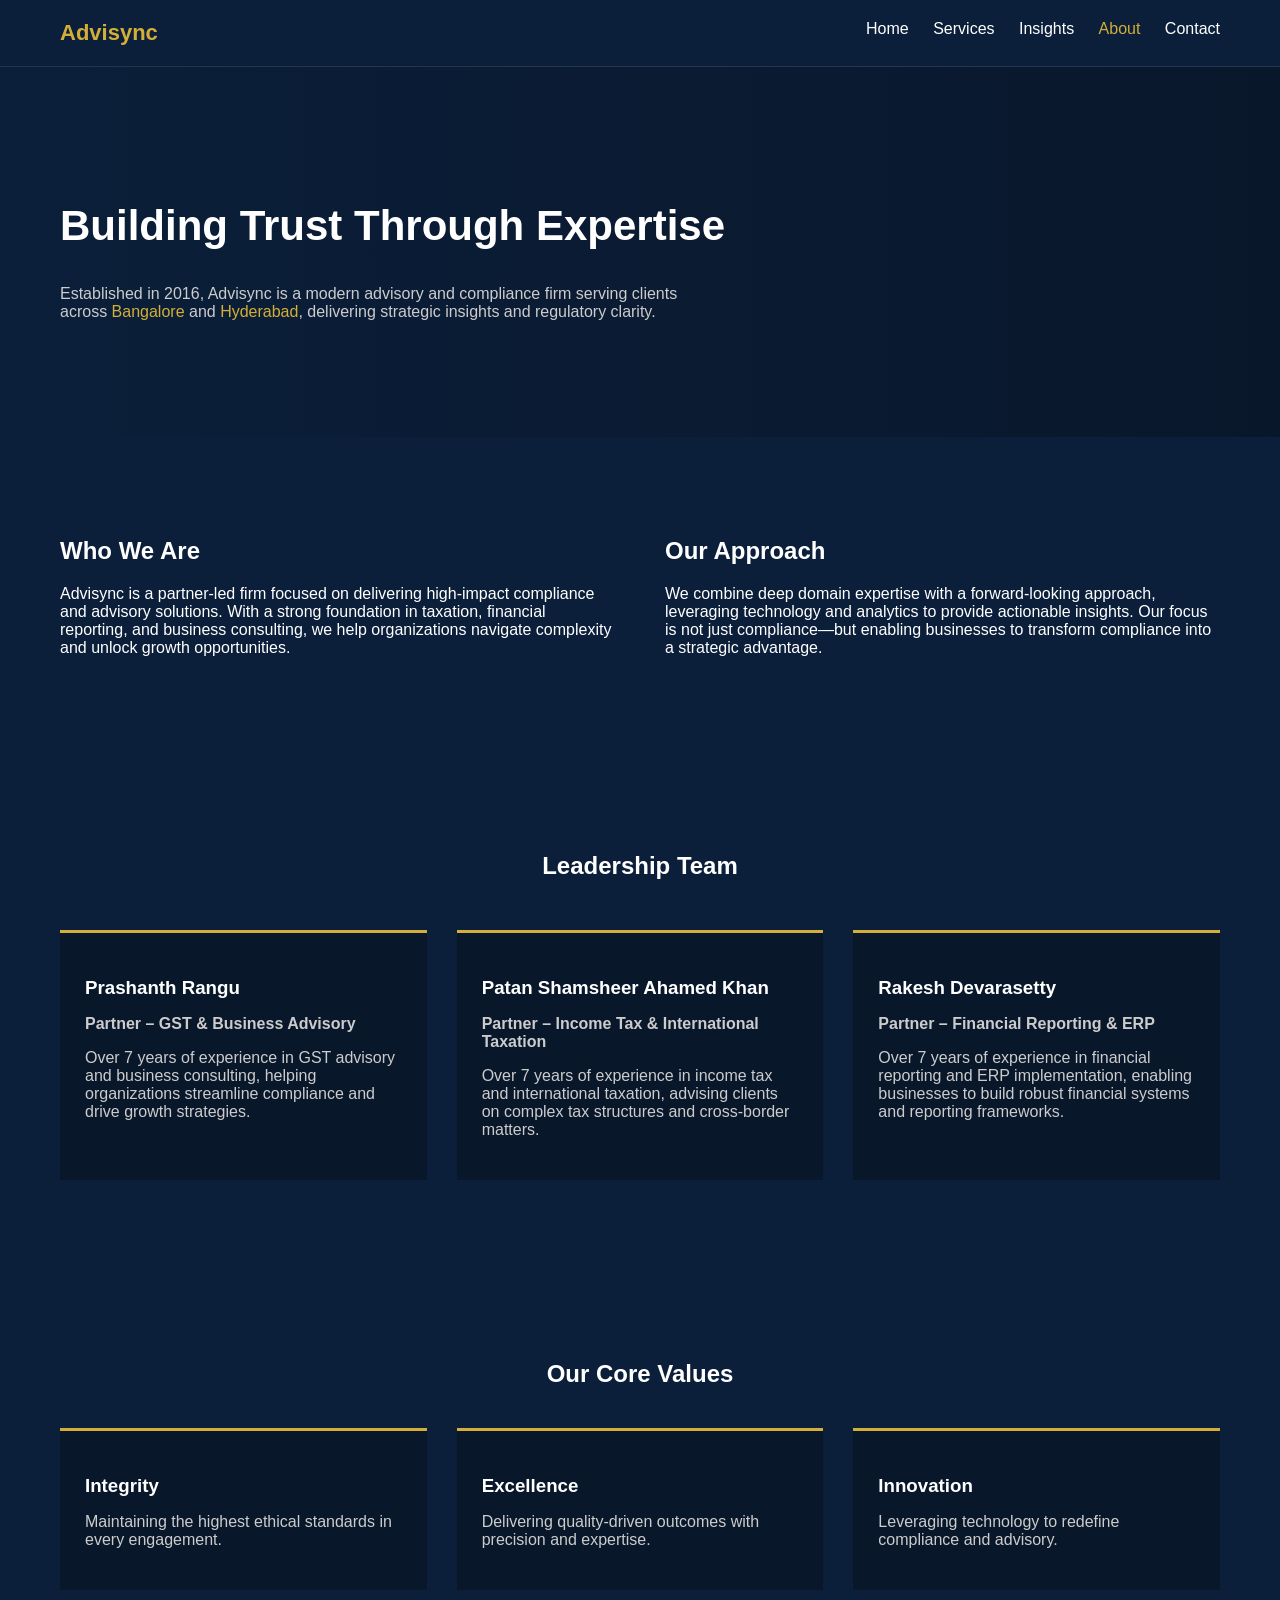
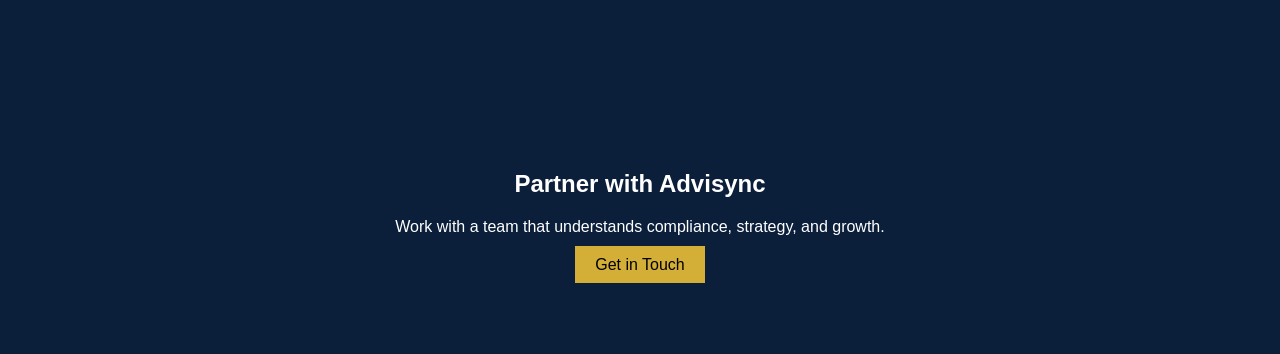
==== about.html @ 72fb70a5 "Add script tag for external JavaScript file" ====
<!DOCTYPE html>
<html lang="en">
<head>
    <meta charset="UTF-8">
    <meta name="viewport" content="width=device-width, initial-scale=1.0">
    <title>About Us | Advisync</title>

    <link rel="stylesheet" href="css/styles.css">

    <style>
        .hero {
            padding: 100px 60px;
            background: linear-gradient(to right, #0B1F3A, #09172b);
        }

        .hero h1 {
            font-size: 42px;
        }

        .hero p {
            margin-top: 15px;
            max-width: 650px;
            color: #ccc;
        }

        .section {
            padding: 80px 60px;
        }

        .two-column {
            display: grid;
            grid-template-columns: 1fr 1fr;
            gap: 50px;
        }

        .partners {
            display: grid;
            grid-template-columns: repeat(auto-fit, minmax(280px, 1fr));
            gap: 30px;
        }

        .partner-card {
            background: #09172b;
            padding: 25px;
            border-top: 3px solid #D4AF37;
            transition: 0.3s;
        }

        .partner-card:hover {
            transform: translateY(-8px);
        }

        .partner-card h3 {
            margin-bottom: 10px;
        }

        .partner-card p {
            color: #ccc;
        }

        .highlight {
            color: #D4AF37;
        }

    </style>
</head>

<body>

<header>
    <div class="logo">Advisync</div>
    <nav>
        <a href="index.html">Home</a>
        <a href="services.html">Services</a>
        <a href="insights.html">Insights</a>
        <a href="about.html">About</a>
        <a href="contact.html">Contact</a>
    </nav>
</header>

<!-- HERO -->
<section class="hero">
    <h1>Building Trust Through Expertise</h1>
    <p>
        Established in 2016, Advisync is a modern advisory and compliance firm 
        serving clients across <span class="highlight">Bangalore</span> and 
        <span class="highlight">Hyderabad</span>, delivering strategic insights 
        and regulatory clarity.
    </p>
</section>

<!-- WHO WE ARE -->
<section class="section two-column fade-in">
    <div>
        <h2>Who We Are</h2>
        <p>
            Advisync is a partner-led firm focused on delivering high-impact 
            compliance and advisory solutions. With a strong foundation in 
            taxation, financial reporting, and business consulting, we help 
            organizations navigate complexity and unlock growth opportunities.
        </p>
    </div>

    <div>
        <h2>Our Approach</h2>
        <p>
            We combine deep domain expertise with a forward-looking approach, 
            leveraging technology and analytics to provide actionable insights. 
            Our focus is not just compliance—but enabling businesses to 
            transform compliance into a strategic advantage.
        </p>
    </div>
</section>

<!-- PARTNERS -->
<section class="section">
    <h2 style="text-align:center; margin-bottom:50px;">Leadership Team</h2>

    <div class="partners">

        <div class="partner-card fade-in">
            <h3>Prashanth Rangu</h3>
            <p><strong>Partner – GST & Business Advisory</strong></p>
            <p>
                Over 7 years of experience in GST advisory and business consulting, 
                helping organizations streamline compliance and drive growth strategies.
            </p>
        </div>

        <div class="partner-card fade-in">
            <h3>Patan Shamsheer Ahamed Khan</h3>
            <p><strong>Partner – Income Tax & International Taxation</strong></p>
            <p>
                Over 7 years of experience in income tax and international taxation, 
                advising clients on complex tax structures and cross-border matters.
            </p>
        </div>

        <div class="partner-card fade-in">
            <h3>Rakesh Devarasetty</h3>
            <p><strong>Partner – Financial Reporting & ERP</strong></p>
            <p>
                Over 7 years of experience in financial reporting and ERP implementation, 
                enabling businesses to build robust financial systems and reporting frameworks.
            </p>
        </div>

    </div>
</section>

<!-- VALUES -->
<section class="section fade-in">
    <h2 style="text-align:center; margin-bottom:40px;">Our Core Values</h2>

    <div class="partners">

        <div class="partner-card">
            <h3>Integrity</h3>
            <p>Maintaining the highest ethical standards in every engagement.</p>
        </div>

        <div class="partner-card">
            <h3>Excellence</h3>
            <p>Delivering quality-driven outcomes with precision and expertise.</p>
        </div>

        <div class="partner-card">
            <h3>Innovation</h3>
            <p>Leveraging technology to redefine compliance and advisory.</p>
        </div>

    </div>
</section>

<!-- CTA -->
<section class="section" style="text-align:center;">
    <h2>Partner with Advisync</h2>
    <p style="margin:20px 0;">
        Work with a team that understands compliance, strategy, and growth.
    </p>
    <a href="contact.html" class="btn">Get in Touch</a>
</section>

<script src="js/script.js"></script>

</body>
</html>
<link rel="stylesheet" href="styles.css">
<script src="script.js"></script>
---- styles.css ----
:root {
    --navy: #0B1F3A;
    --gold: #D4AF37;
    --light: #f5f5f5;
}

body {
    margin: 0;
    font-family: 'Segoe UI', sans-serif;
    background: var(--navy);
    color: white;
}

header {
    display: flex;
    justify-content: space-between;
    padding: 20px 60px;
    border-bottom: 1px solid rgba(255,255,255,0.1);
}

.logo {
    color: var(--gold);
    font-weight: bold;
    font-size: 22px;
}

nav a {
    color: white;
    margin-left: 20px;
    text-decoration: none;
}

nav a:hover {
    color: var(--gold);
}

.section {
    padding: 80px 60px;
}

.btn {
    background: var(--gold);
    color: black;
    padding: 10px 20px;
    text-decoration: none;
}
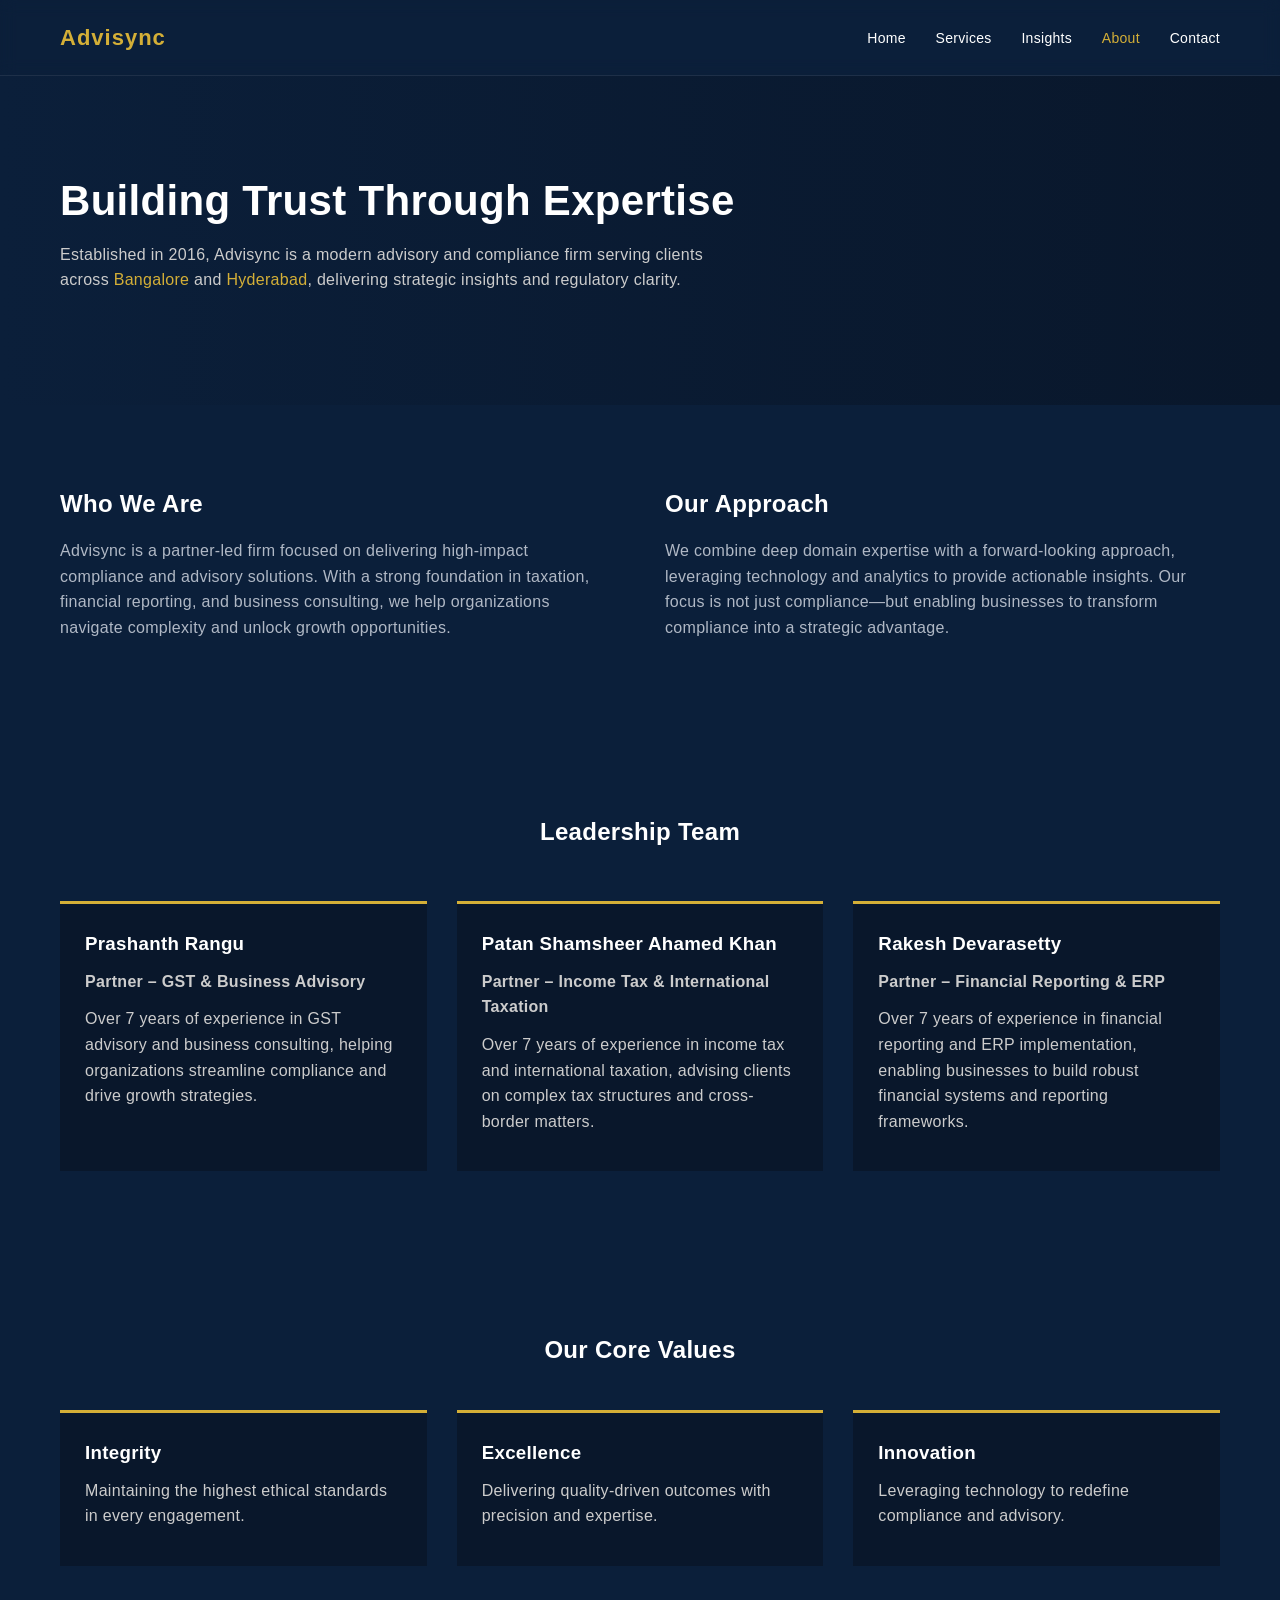
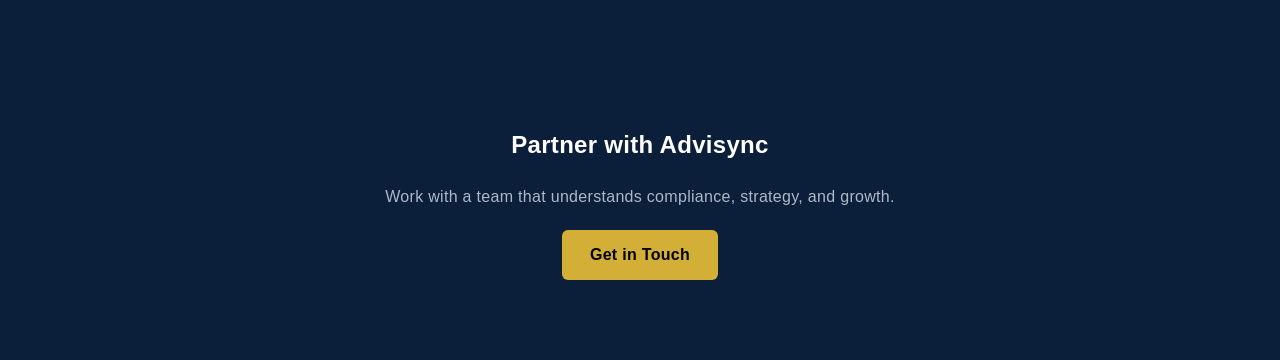
==== commit 58c6a616: "Normalize stylesheet links and remove Business Tools nav references" ====
--- a/about.html
+++ b/about.html
@@ -5,7 +5,7 @@
     <meta name="viewport" content="width=device-width, initial-scale=1.0">
     <title>About Us | Advisync</title>
 
-    <link rel="stylesheet" href="css/styles.css">
+    <link rel="stylesheet" href="styles.css">
 
     <style>
         .hero {
@@ -185,5 +185,4 @@
 
 </body>
 </html>
-<link rel="stylesheet" href="styles.css">
 <script src="script.js"></script>
--- a/styles.css
+++ b/styles.css
@@ -1,46 +1,315 @@
+/* =========================
+   DESIGN SYSTEM (PREMIUM)
+========================= */
+
 :root {
     --navy: #0B1F3A;
+    --navy-light: #132f55;
     --gold: #D4AF37;
-    --light: #f5f5f5;
+    --gold-soft: #e6c76a;
+    --text: #ffffff;
+    --text-muted: #b0b8c5;
+    --bg-dark: #09172b;
+}
+
+/* =========================
+   RESET & BASE
+========================= */
+
+* {
+    margin: 0;
+    padding: 0;
+    box-sizing: border-box;
 }
 
 body {
-    margin: 0;
-    font-family: 'Segoe UI', sans-serif;
+    font-family: 'Inter', 'Segoe UI', sans-serif;
     background: var(--navy);
-    color: white;
-}
+    color: var(--text);
+    line-height: 1.6;
+    letter-spacing: 0.3px;
+}
+
+/* =========================
+   TYPOGRAPHY
+========================= */
+
+h1, h2, h3 {
+    font-weight: 600;
+    margin-bottom: 15px;
+}
+
+p {
+    color: var(--text-muted);
+    margin-bottom: 12px;
+}
+
+/* =========================
+   HEADER (STICKY)
+========================= */
 
 header {
     display: flex;
     justify-content: space-between;
+    align-items: center;
     padding: 20px 60px;
-    border-bottom: 1px solid rgba(255,255,255,0.1);
+
+    position: sticky;
+    top: 0;
+    z-index: 1000;
+
+    background: rgba(11, 31, 58, 0.95);
+    backdrop-filter: blur(8px);
+
+    border-bottom: 1px solid rgba(255,255,255,0.08);
+    transition: all 0.3s ease;
 }
 
 .logo {
-    color: var(--gold);
-    font-weight: bold;
     font-size: 22px;
-}
+    font-weight: 700;
+    color: var(--gold);
+    letter-spacing: 1px;
+}
+
+/* NAV */
 
 nav a {
-    color: white;
-    margin-left: 20px;
+    color: var(--text);
+    margin-left: 25px;
     text-decoration: none;
+    font-size: 14px;
+    position: relative;
+    transition: 0.3s;
+}
+
+nav a::after {
+    content: "";
+    position: absolute;
+    bottom: -5px;
+    left: 0;
+    width: 0%;
+    height: 2px;
+    background: var(--gold);
+    transition: 0.3s;
 }
 
 nav a:hover {
     color: var(--gold);
 }
+
+nav a:hover::after {
+    width: 100%;
+}
+
+/* =========================
+   SECTIONS
+========================= */
 
 .section {
     padding: 80px 60px;
 }
 
+.section-title {
+    text-align: center;
+    font-size: 32px;
+    margin-bottom: 50px;
+}
+
+/* =========================
+   HERO
+========================= */
+
+.hero {
+    padding: 120px 60px;
+    background: linear-gradient(135deg, #0B1F3A, #132f55);
+}
+
+.hero h1 {
+    font-size: 52px;
+    max-width: 750px;
+    line-height: 1.2;
+}
+
+.hero span {
+    color: var(--gold);
+}
+
+.hero p {
+    max-width: 600px;
+    margin-top: 20px;
+}
+
+/* =========================
+   BUTTONS
+========================= */
+
 .btn {
+    display: inline-block;
     background: var(--gold);
     color: black;
-    padding: 10px 20px;
+    padding: 12px 28px;
+    border-radius: 6px;
+    font-weight: 600;
     text-decoration: none;
-}+    transition: all 0.3s ease;
+}
+
+.btn:hover {
+    background: var(--gold-soft);
+    transform: translateY(-2px);
+}
+
+.btn-outline {
+    border: 1px solid var(--gold);
+    color: var(--gold);
+    padding: 12px 25px;
+    border-radius: 6px;
+    text-decoration: none;
+    transition: 0.3s;
+}
+
+.btn-outline:hover {
+    background: var(--gold);
+    color: black;
+}
+
+/* =========================
+   GRID SYSTEM
+========================= */
+
+.grid {
+    display: grid;
+    gap: 30px;
+}
+
+.grid-3 {
+    grid-template-columns: repeat(auto-fit, minmax(280px, 1fr));
+}
+
+/* =========================
+   CARDS (PREMIUM LOOK)
+========================= */
+
+.card {
+    background: linear-gradient(145deg, #0f223d, #09172b);
+    padding: 30px;
+    border-radius: 10px;
+    border: 1px solid rgba(255,255,255,0.05);
+
+    transition: all 0.3s ease;
+}
+
+.card:hover {
+    transform: translateY(-8px);
+    border-color: rgba(212, 175, 55, 0.3);
+    box-shadow: 0 10px 25px rgba(0,0,0,0.4);
+}
+
+/* =========================
+   STATS
+========================= */
+
+.stats {
+    display: flex;
+    justify-content: space-around;
+    text-align: center;
+    padding: 60px;
+    background: var(--bg-dark);
+}
+
+.stats h2 {
+    color: var(--gold);
+}
+
+/* =========================
+   FORMS
+========================= */
+
+input, textarea {
+    width: 100%;
+    padding: 12px;
+    margin-top: 10px;
+    border-radius: 6px;
+    border: none;
+    outline: none;
+    background: #132f55;
+    color: white;
+}
+
+textarea {
+    height: 120px;
+}
+
+/* =========================
+   FOOTER
+========================= */
+
+footer {
+    text-align: center;
+    padding: 30px;
+    border-top: 1px solid rgba(255,255,255,0.08);
+    color: var(--text-muted);
+}
+
+/* =========================
+   ANIMATIONS
+========================= */
+
+.fade-in {
+    opacity: 0;
+    transform: translateY(30px);
+    transition: all 0.8s ease;
+}
+
+.fade-in.show {
+    opacity: 1;
+    transform: translateY(0);
+}
+
+/* =========================
+   CONTACT WIDGET
+========================= */
+
+.contact-widget {
+    position: fixed;
+    bottom: 25px;
+    right: 25px;
+    z-index: 1000;
+}
+
+.main-btn {
+    background: var(--gold);
+    padding: 16px;
+    border-radius: 50%;
+    border: none;
+    cursor: pointer;
+}
+
+/* =========================
+   RESPONSIVE
+========================= */
+
+@media(max-width:768px) {
+
+    header {
+        padding: 15px 20px;
+    }
+
+    .section {
+        padding: 50px 20px;
+    }
+
+    .hero {
+        padding: 80px 20px;
+    }
+
+    .hero h1 {
+        font-size: 32px;
+    }
+
+    .stats {
+        flex-direction: column;
+        gap: 20px;
+    }
+}
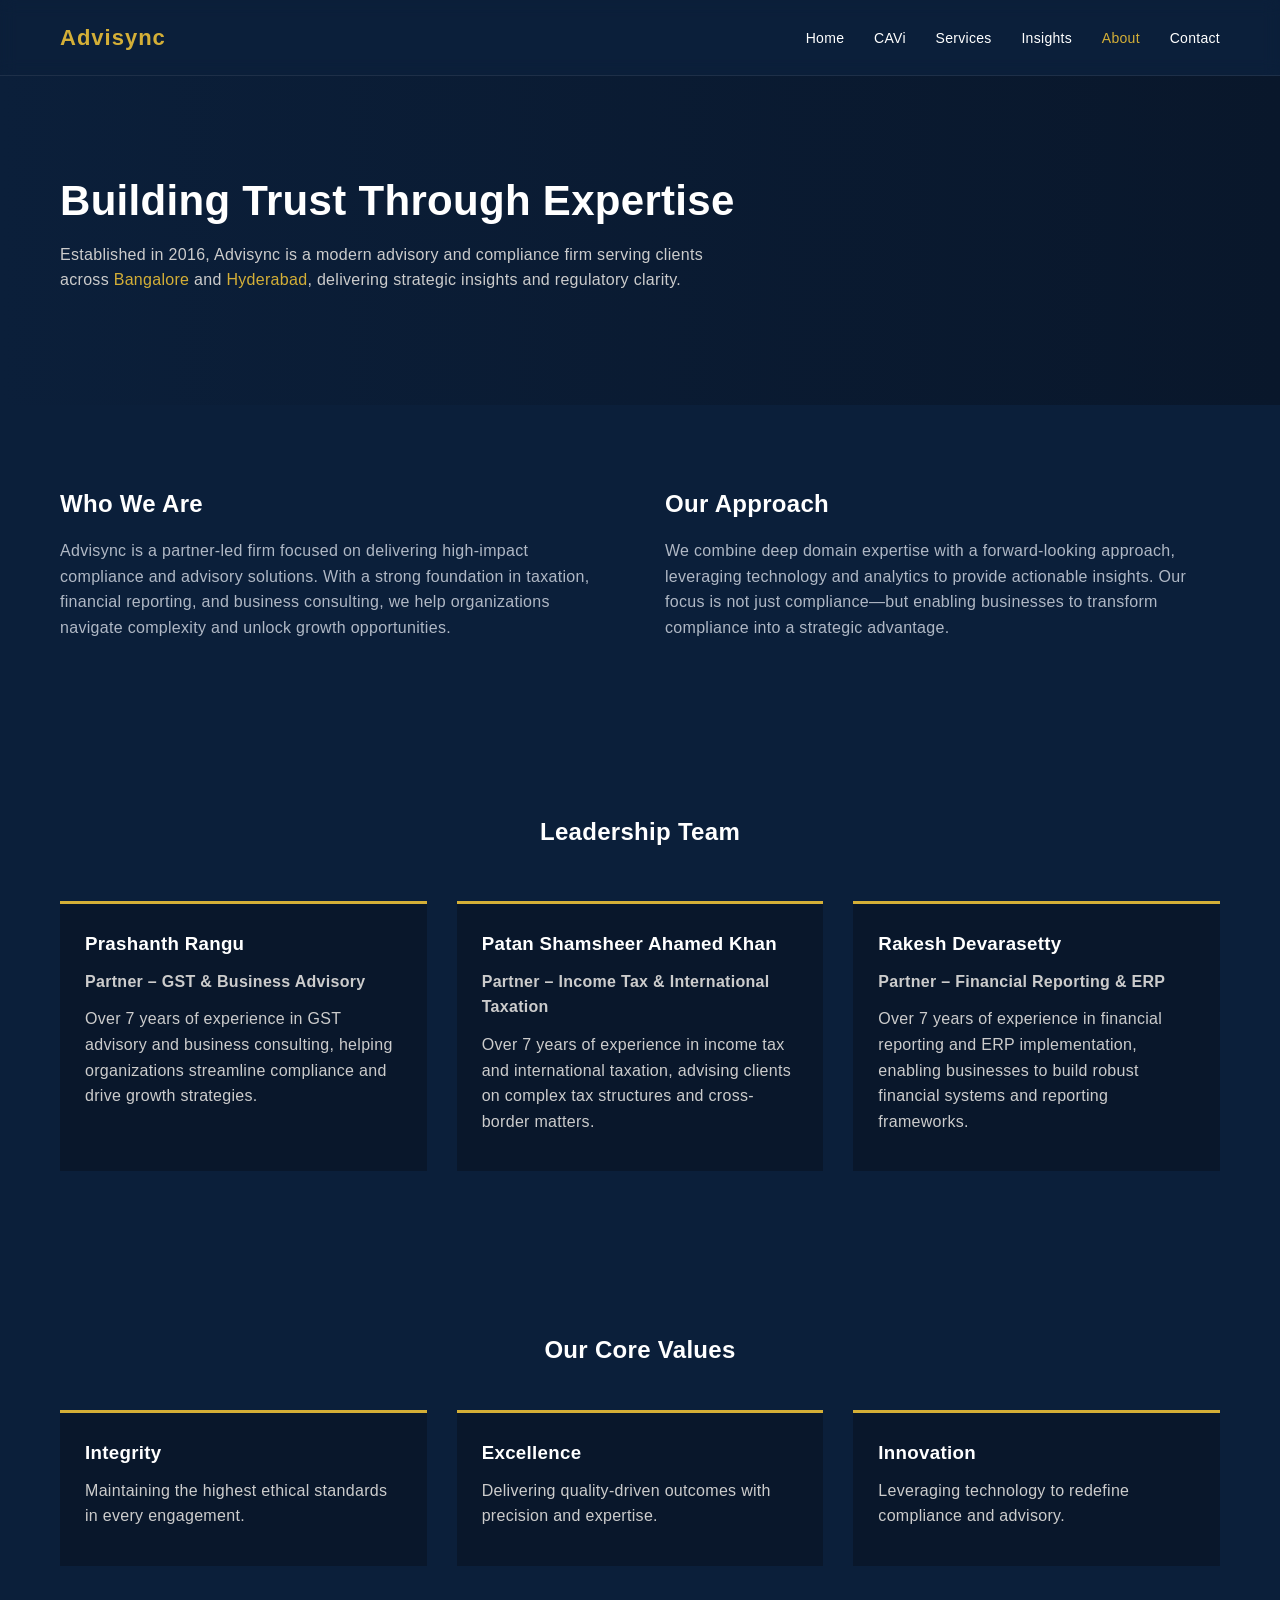
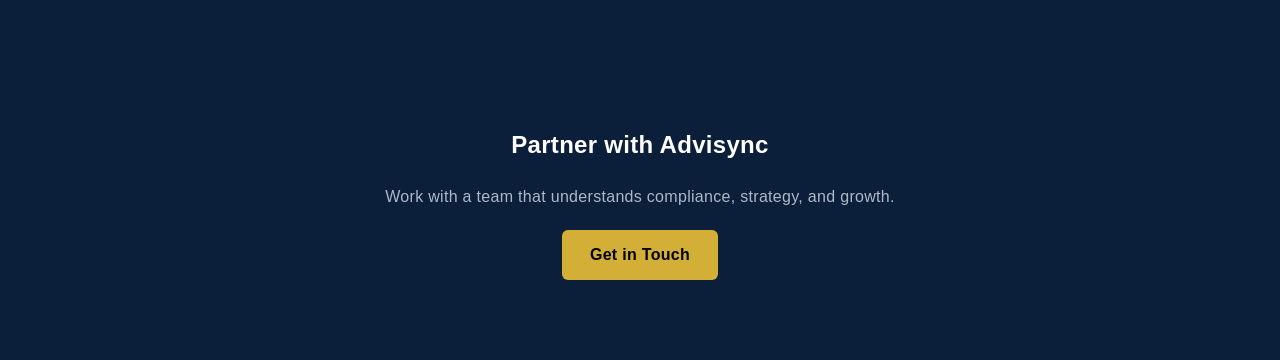
==== commit 5190ef0b: "Add CAVi link to navigation in about.html" ====
--- a/about.html
+++ b/about.html
@@ -71,6 +71,7 @@
     <div class="logo">Advisync</div>
     <nav>
         <a href="index.html">Home</a>
+        <a href="cavi.html">CAVi</a>
         <a href="services.html">Services</a>
         <a href="insights.html">Insights</a>
         <a href="about.html">About</a>
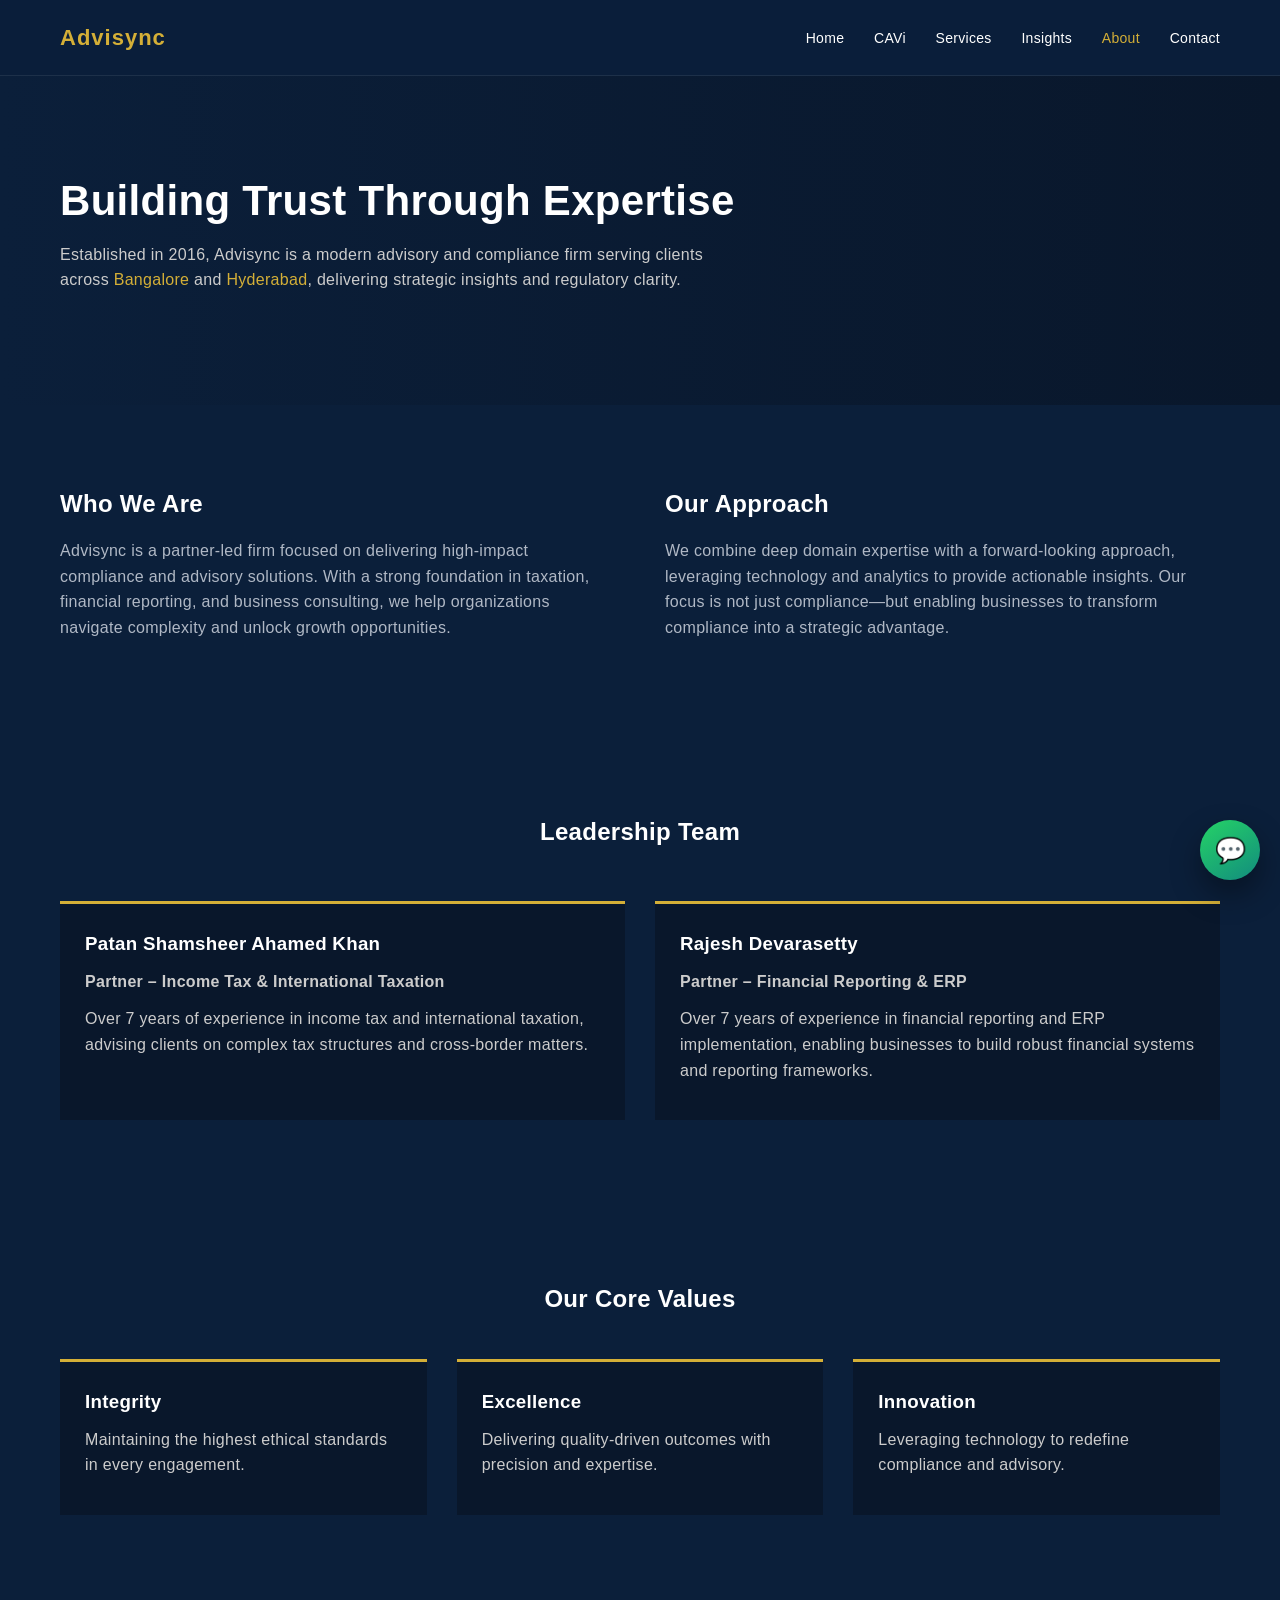
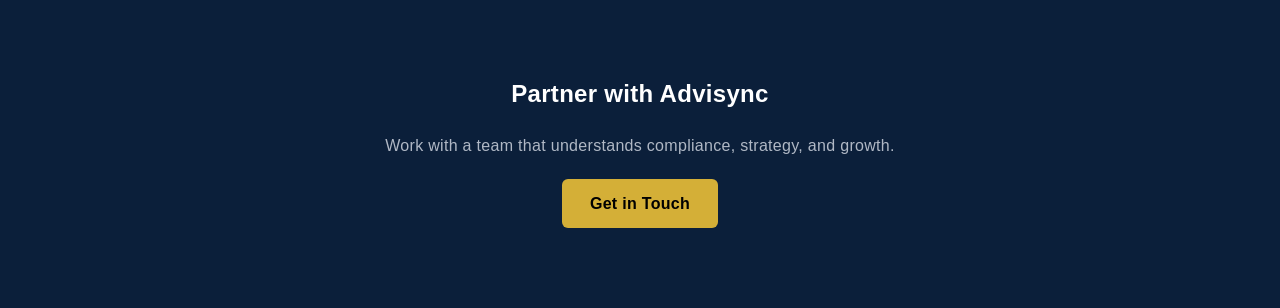
==== commit b6a422d5: "Update leadership partner list" ====
--- a/about.html
+++ b/about.html
@@ -69,6 +69,7 @@
 
 <header>
     <div class="logo">Advisync</div>
+    <button class="nav-toggle" id="navToggle" aria-label="Toggle navigation" aria-expanded="false">☰</button>
     <nav>
         <a href="index.html">Home</a>
         <a href="cavi.html">CAVi</a>
@@ -120,15 +121,6 @@
     <div class="partners">
 
         <div class="partner-card fade-in">
-            <h3>Prashanth Rangu</h3>
-            <p><strong>Partner – GST & Business Advisory</strong></p>
-            <p>
-                Over 7 years of experience in GST advisory and business consulting, 
-                helping organizations streamline compliance and drive growth strategies.
-            </p>
-        </div>
-
-        <div class="partner-card fade-in">
             <h3>Patan Shamsheer Ahamed Khan</h3>
             <p><strong>Partner – Income Tax & International Taxation</strong></p>
             <p>
@@ -138,7 +130,7 @@
         </div>
 
         <div class="partner-card fade-in">
-            <h3>Rakesh Devarasetty</h3>
+            <h3>Rajesh Devarasetty</h3>
             <p><strong>Partner – Financial Reporting & ERP</strong></p>
             <p>
                 Over 7 years of experience in financial reporting and ERP implementation, 
--- a/styles.css
+++ b/styles.css
@@ -4,7 +4,9 @@
 
 :root {
     --navy: #0B1F3A;
-    --navy-light: #132f55;
+    --navy-light: #2f4f78;
+    --silver: #c0c7d1;
+    --silver-soft: #e2e6ec;
     --gold: #D4AF37;
     --gold-soft: #e6c76a;
     --text: #ffffff;
@@ -70,6 +72,24 @@
     font-weight: 700;
     color: var(--gold);
     letter-spacing: 1px;
+}
+
+.nav-toggle {
+    display: none;
+    border: 1px solid rgba(212, 175, 55, 0.55);
+    color: var(--gold);
+    background: rgba(9, 23, 43, 0.6);
+    border-radius: 8px;
+    font-size: 22px;
+    line-height: 1;
+    padding: 6px 10px;
+    cursor: pointer;
+    transition: background 0.25s ease, transform 0.25s ease;
+}
+
+.nav-toggle[aria-expanded="true"] {
+    background: rgba(212, 175, 55, 0.18);
+    transform: rotate(90deg);
 }
 
 /* NAV */
@@ -140,6 +160,54 @@
     margin-top: 20px;
 }
 
+
+.hero-buttons {
+    margin-top: 30px;
+    display: flex;
+    flex-wrap: wrap;
+    align-items: center;
+    gap: 14px;
+}
+
+.trust-pills {
+    display: flex;
+    flex-wrap: wrap;
+    gap: 10px;
+    width: 100%;
+    margin-top: 6px;
+}
+
+.trust-pills span {
+    font-size: 12px;
+    color: var(--silver-soft);
+    border: 1px solid rgba(255,255,255,0.2);
+    border-radius: 999px;
+    padding: 6px 12px;
+    background: rgba(255,255,255,0.04);
+}
+
+.section-dark {
+    background: var(--bg-dark);
+}
+
+.cta {
+    text-align: center;
+    padding: 80px 60px;
+}
+
+.value-grid {
+    display: grid;
+    gap: 20px;
+    grid-template-columns: repeat(auto-fit, minmax(260px, 1fr));
+}
+
+.value-item {
+    padding: 24px;
+    border: 1px solid rgba(212,175,55,0.25);
+    border-radius: 12px;
+    background: rgba(9,23,43,0.45);
+}
+
 /* =========================
    BUTTONS
 ========================= */
@@ -184,6 +252,7 @@
 }
 
 .grid-3 {
+    display: grid;
     grid-template-columns: repeat(auto-fit, minmax(280px, 1fr));
 }
 
@@ -192,12 +261,21 @@
 ========================= */
 
 .card {
-    background: linear-gradient(145deg, #0f223d, #09172b);
+    background: linear-gradient(145deg, #2f4f78, #c0c7d1);
     padding: 30px;
     border-radius: 10px;
-    border: 1px solid rgba(255,255,255,0.05);
+    border: 1px solid rgba(226,230,236,0.45);
 
     transition: all 0.3s ease;
+}
+
+
+.card h3 {
+    color: #0b1f3a;
+}
+
+.card p {
+    color: #1f3350;
 }
 
 .card:hover {
@@ -215,7 +293,7 @@
     justify-content: space-around;
     text-align: center;
     padding: 60px;
-    background: var(--bg-dark);
+    background: linear-gradient(145deg, #243f62, #b9c2cd);
 }
 
 .stats h2 {
@@ -253,6 +331,205 @@
 }
 
 /* =========================
+   CHATBOT
+========================= */
+
+.chatbot-container {
+    position: fixed;
+    right: 20px;
+    bottom: 20px;
+    z-index: 1100;
+    font-family: 'Inter', 'Segoe UI', sans-serif;
+}
+
+.chat-launcher {
+    display: grid;
+    place-items: center;
+    border: none;
+    width: 60px;
+    height: 60px;
+    margin-left: auto;
+    border-radius: 50%;
+    background: linear-gradient(145deg, #25d366, #128c7e);
+    color: #ffffff;
+    box-shadow: 0 14px 30px rgba(0, 0, 0, 0.38);
+    cursor: pointer;
+    font-size: 25px;
+    transition: transform 0.2s ease, box-shadow 0.2s ease;
+}
+
+.chat-launcher:hover {
+    transform: translateY(-2px) scale(1.03);
+    box-shadow: 0 18px 36px rgba(0, 0, 0, 0.45);
+}
+
+.chatbot-box {
+    display: flex;
+    flex-direction: column;
+    width: min(370px, calc(100vw - 40px));
+    height: min(560px, calc(100vh - 120px));
+    margin-bottom: 14px;
+    overflow: hidden;
+    border: 1px solid rgba(255, 255, 255, 0.18);
+    border-radius: 18px;
+    background: #efe7dd;
+    box-shadow: 0 24px 55px rgba(0, 0, 0, 0.48);
+    opacity: 0;
+    transform: translateY(18px) scale(0.96);
+    pointer-events: none;
+    visibility: hidden;
+    transition: opacity 0.22s ease, transform 0.22s ease, visibility 0.22s ease;
+}
+
+.chatbot-box.is-open {
+    opacity: 1;
+    transform: translateY(0) scale(1);
+    pointer-events: auto;
+    visibility: visible;
+}
+
+.chat-header {
+    display: flex;
+    justify-content: space-between;
+    align-items: center;
+    padding: 12px 14px;
+    background: #075e54;
+    color: #ffffff;
+}
+
+.chat-profile {
+    display: flex;
+    align-items: center;
+    gap: 10px;
+}
+
+.chat-avatar {
+    display: grid;
+    place-items: center;
+    width: 38px;
+    height: 38px;
+    border-radius: 50%;
+    background: linear-gradient(145deg, var(--gold), var(--gold-soft));
+    color: #10253e;
+    font-weight: 800;
+}
+
+.chat-profile span {
+    display: block;
+    font-size: 15px;
+    font-weight: 700;
+    line-height: 1.2;
+}
+
+.chat-profile small {
+    display: block;
+    color: rgba(255, 255, 255, 0.76);
+    font-size: 11px;
+    line-height: 1.2;
+    margin-top: 3px;
+}
+
+.chat-header button {
+    border: none;
+    background: transparent;
+    color: #ffffff;
+    font-size: 25px;
+    line-height: 1;
+    cursor: pointer;
+}
+
+.chat-body {
+    position: relative;
+    flex: 1;
+    padding: 18px 14px;
+    overflow-y: auto;
+    background:
+        radial-gradient(circle at 10% 20%, rgba(255,255,255,0.32) 0 1px, transparent 1px),
+        radial-gradient(circle at 80% 30%, rgba(255,255,255,0.26) 0 1px, transparent 1px),
+        #e6ddd4;
+    background-size: 34px 34px;
+}
+
+.user-message,
+.bot-message {
+    position: relative;
+    width: fit-content;
+    max-width: 82%;
+    padding: 9px 12px;
+    margin-bottom: 10px;
+    border-radius: 10px;
+    color: #111b21;
+    font-size: 14px;
+    line-height: 1.42;
+    box-shadow: 0 1px 1px rgba(0, 0, 0, 0.13);
+    white-space: pre-wrap;
+    word-break: break-word;
+}
+
+.bot-message {
+    margin-right: auto;
+    border-top-left-radius: 3px;
+    background: #ffffff;
+}
+
+.user-message {
+    margin-left: auto;
+    border-top-right-radius: 3px;
+    background: #dcf8c6;
+}
+
+.bot-message.is-thinking {
+    color: #5f6b72;
+    font-style: italic;
+}
+
+.chat-input {
+    display: flex;
+    align-items: center;
+    gap: 9px;
+    padding: 10px;
+    background: #f0f2f5;
+}
+
+.chat-input input {
+    width: 100%;
+    margin-top: 0;
+    border: none;
+    border-radius: 999px;
+    background: #ffffff;
+    color: #111b21;
+    padding: 12px 15px;
+    font-size: 14px;
+}
+
+.chat-input input::placeholder {
+    color: #667781;
+}
+
+.chat-input input:disabled {
+    opacity: 0.65;
+}
+
+.chat-input button {
+    display: grid;
+    place-items: center;
+    flex: 0 0 44px;
+    width: 44px;
+    height: 44px;
+    border: none;
+    border-radius: 50%;
+    background: #128c7e;
+    color: #ffffff;
+    cursor: pointer;
+    font-size: 18px;
+    font-weight: 700;
+}
+
+.chat-input button:hover {
+    background: #075e54;
+}
+
+/* =========================
    ANIMATIONS
 ========================= */
 
@@ -294,6 +571,53 @@
 
     header {
         padding: 15px 20px;
+        position: sticky;
+    }
+
+    .nav-toggle {
+        display: inline-flex;
+        align-items: center;
+        justify-content: center;
+    }
+
+    nav {
+        position: fixed;
+        top: 69px;
+        left: 0;
+        right: 0;
+        z-index: 999;
+        background: rgba(9, 23, 43, 0.98);
+        backdrop-filter: blur(8px);
+        border-bottom: 1px solid rgba(255,255,255,0.08);
+        display: flex;
+        flex-direction: column;
+        gap: 2px;
+        padding: 12px 16px 16px;
+        transform: translateY(-130%);
+        opacity: 0;
+        pointer-events: none;
+        transition: all 0.28s ease;
+    }
+
+    nav a {
+        margin-left: 0;
+        padding: 10px 8px;
+        border-radius: 6px;
+        font-size: 15px;
+    }
+
+    nav a:hover {
+        background: rgba(212, 175, 55, 0.1);
+    }
+
+    body.nav-open nav {
+        transform: translateY(0);
+        opacity: 1;
+        pointer-events: auto;
+    }
+
+    body.nav-open {
+        overflow-x: hidden;
     }
 
     .section {
@@ -306,10 +630,188 @@
 
     .hero h1 {
         font-size: 32px;
+    }
+
+    .hero-buttons {
+        display: grid;
+        gap: 12px;
+    }
+
+    .trust-pills span {
+        width: 100%;
+        text-align: center;
+    }
+
+    .btn,
+    .btn-outline {
+        width: 100%;
+        margin-left: 0;
+        text-align: center;
     }
 
     .stats {
         flex-direction: column;
         gap: 20px;
-    }
-}
+        padding: 38px 20px;
+    }
+
+    .chatbot-container {
+        left: 12px;
+        right: 12px;
+        bottom: 12px;
+    }
+
+    .chatbot-box {
+        width: 100%;
+        max-height: 68vh;
+    }
+
+    .chat-launcher {
+        margin-left: auto;
+        display: block;
+    }
+}
+.cavi-fab{
+  position: fixed;
+  right: 18px;
+  bottom: 18px;
+  width: 56px;
+  height: 56px;
+  border-radius: 999px;
+  border: 0;
+  cursor: pointer;
+  font-size: 20px;
+  box-shadow: 0 12px 30px rgba(0,0,0,.25);
+  z-index: 9999;
+}
+
+.cavi-panel{
+  position: fixed;
+  right: 18px;
+  bottom: 86px;
+  width: 360px;
+  max-width: calc(100vw - 36px);
+  height: 520px;
+  max-height: calc(100vh - 120px);
+  background: rgba(255,255,255,.95);
+  border: 1px solid rgba(0,0,0,.08);
+  border-radius: 16px;
+  box-shadow: 0 18px 60px rgba(0,0,0,.25);
+  display: none;
+  flex-direction: column;
+  overflow: hidden;
+  z-index: 9999;
+  backdrop-filter: blur(10px);
+}
+
+.cavi-panel.open{ display:flex; }
+
+.cavi-header{
+  display:flex;
+  justify-content: space-between;
+  align-items:center;
+  padding: 12px 12px;
+  border-bottom: 1px solid rgba(0,0,0,.08);
+}
+
+.cavi-title{ display:flex; align-items:center; gap:10px; }
+.cavi-dot{
+  width:10px; height:10px; border-radius:999px;
+  background: #19c37d;
+  box-shadow: 0 0 0 4px rgba(25,195,125,.15);
+}
+.cavi-name{ font-weight: 700; }
+.cavi-sub{ font-size: 12px; opacity: .7; }
+
+.cavi-actions{ display:flex; gap:8px; }
+.cavi-icon-btn{
+  border: 1px solid rgba(0,0,0,.10);
+  background: transparent;
+  border-radius: 10px;
+  padding: 6px 10px;
+  cursor: pointer;
+}
+
+.cavi-chat{
+  padding: 12px;
+  overflow-y: auto;
+  flex: 1;
+  display:flex;
+  flex-direction: column;
+  gap: 10px;
+}
+
+.cavi-msg{
+  max-width: 85%;
+  padding: 10px 12px;
+  border-radius: 14px;
+  border: 1px solid rgba(0,0,0,.08);
+  line-height: 1.35;
+  white-space: pre-wrap;
+  word-break: break-word;
+}
+
+.cavi-user{
+  align-self: flex-end;
+  background: rgba(0,0,0,.06);
+}
+
+.cavi-bot{
+  align-self: flex-start;
+  background: rgba(255,255,255,1);
+}
+
+.cavi-suggestions{
+  display:flex;
+  gap:8px;
+  flex-wrap: wrap;
+  padding: 10px 12px;
+  border-top: 1px solid rgba(0,0,0,.06);
+  border-bottom: 1px solid rgba(0,0,0,.06);
+}
+
+.cavi-chip{
+  border: 1px solid rgba(0,0,0,.10);
+  background: transparent;
+  border-radius: 999px;
+  padding: 6px 10px;
+  cursor: pointer;
+  font-size: 12px;
+}
+
+.cavi-inputbar{
+  display:flex;
+  gap:8px;
+  padding: 10px 12px;
+}
+
+.cavi-input{
+  flex:1;
+  padding: 10px 12px;
+  border-radius: 12px;
+  border: 1px solid rgba(0,0,0,.12);
+  outline: none;
+}
+
+.cavi-send{
+  padding: 10px 14px;
+  border-radius: 12px;
+  border: 0;
+  cursor: pointer;
+  box-shadow: 0 10px 24px rgba(0,0,0,.18);
+}
+
+.cavi-footer{
+  padding: 8px 12px 12px 12px;
+  font-size: 11px;
+  opacity: .7;
+}
+
+@media (max-width: 480px){
+  .cavi-panel{
+    right: 10px;
+    bottom: 76px;
+    width: calc(100vw - 20px);
+    height: min(70vh, 560px);
+  }
+}
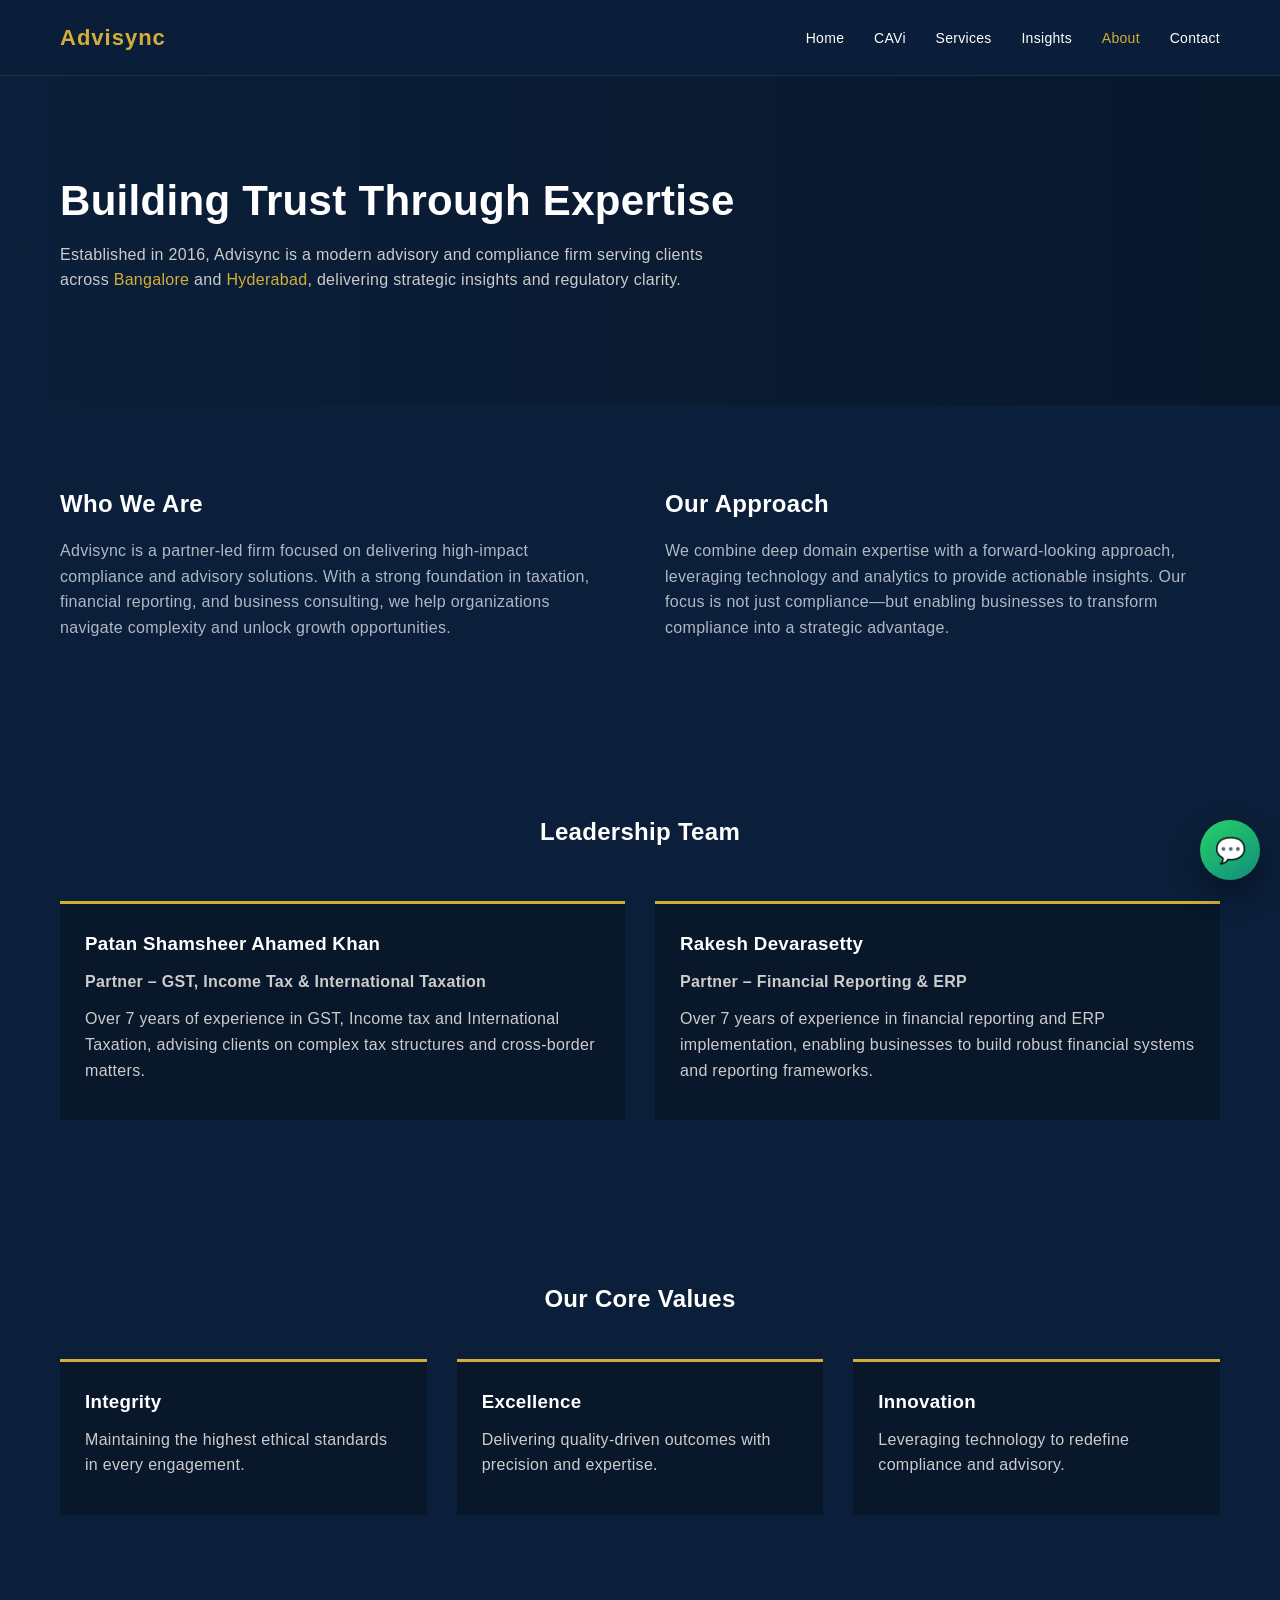
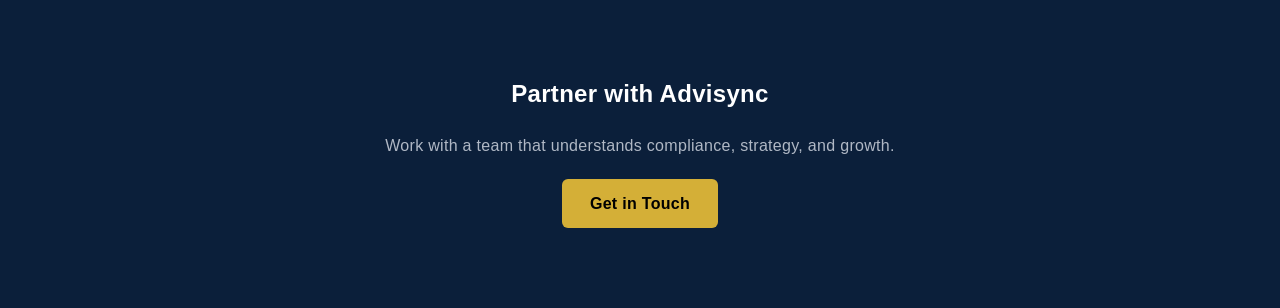
==== commit 3a0035d2: "Update partner details in about.html" ====
--- a/about.html
+++ b/about.html
@@ -122,15 +122,15 @@
 
         <div class="partner-card fade-in">
             <h3>Patan Shamsheer Ahamed Khan</h3>
-            <p><strong>Partner – Income Tax & International Taxation</strong></p>
+            <p><strong>Partner – GST, Income Tax & International Taxation</strong></p>
             <p>
-                Over 7 years of experience in income tax and international taxation, 
+                Over 7 years of experience in GST, Income tax and International Taxation, 
                 advising clients on complex tax structures and cross-border matters.
             </p>
         </div>
 
         <div class="partner-card fade-in">
-            <h3>Rajesh Devarasetty</h3>
+            <h3>Rakesh Devarasetty</h3>
             <p><strong>Partner – Financial Reporting & ERP</strong></p>
             <p>
                 Over 7 years of experience in financial reporting and ERP implementation, 
